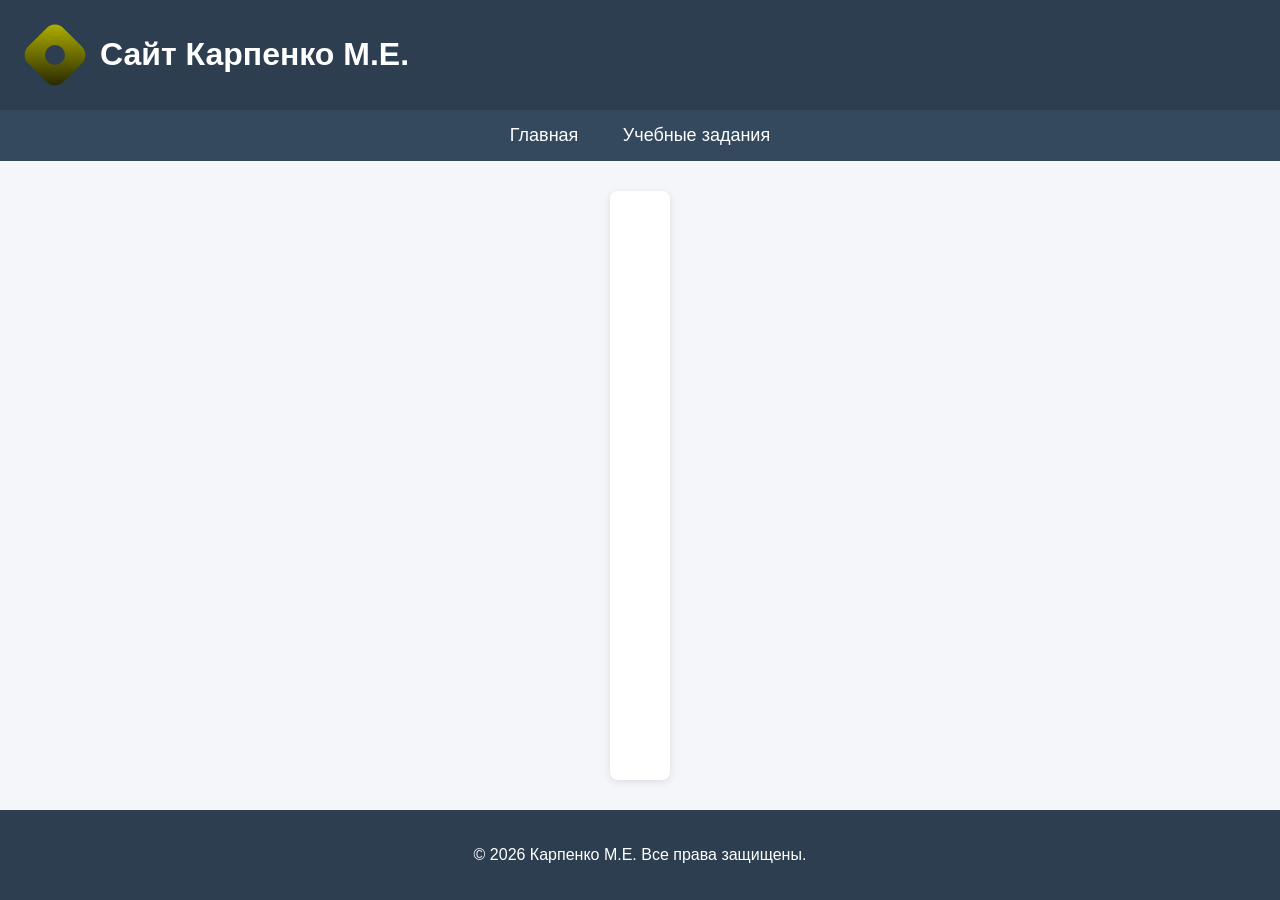
==== index.html @ 9c89fbfa "Initial commit: add base site" ====
<!DOCTYPE html>
<html lang="ru">
<head>
    <meta charset="UTF-8">
    <title>Мой Блог - Главная</title>
    <link rel="stylesheet" href="css/style.css">
</head>
<body>

    <header>
        <div class="logo"></div>
        <h1>Сайт Карпенко М.Е.</h1>
    </header>

    <nav>
        <a href="index.html">Главная</a>
        <a href="tasks.html">Учебные задания</a>
    </nav>

    <main>
        
    </main>

    <footer>
        <p>© 2026 Карпенко М.Е. Все права защищены.</p>
    </footer>

</body>
</html>
---- css/style.css ----
/* Базовые настройки */
body {
    font-family: Arial, sans-serif;
    margin: 0;
    padding: 0;
    background-color: #f4f6f9;
    display: flex;
    flex-direction: column;
    min-height: 100vh;
}

/* Шапка*/
header {
    background-color: #2c3e50;
    color: white;
    padding: 15px 30px;
    display: flex;
    align-items: center;
    gap: 20px;
}

/* Логотип */
.logo {
    width: 50px;
    height: 50px;
    background: linear-gradient(135deg, #b8b800, #1f1f00);
    border-radius: 12px;
    position: relative;
    transform: rotate(45deg);
}
.logo::after {
    content: '';
    position: absolute;
    top: 15px; left: 15px;
    width: 20px; height: 20px;
    background-color: #2c3e50;
    border-radius: 50%;
}

/* Навигационное меню */
nav {
    background-color: #34495e;
    padding: 15px;
    text-align: center;
}
nav a {
    color: white;
    text-decoration: none;
    margin: 0 20px;
    font-size: 18px;
}
nav a:hover {
    text-decoration: underline;
}

/* Центральная часть контента */
main {
    flex: 1; /* Чтобы подвал всегда был внизу */
    max-width: 1000px;
    margin: 30px auto;
    padding: 30px;
    background-color: white;
    border-radius: 8px;
    box-shadow: 0 2px 8px rgba(0,0,0,0.1);
}

/* Классы для обтекания картинок текстом */
.img-left {
    float: left;
    margin: 0 20px 15px 0;
    max-width: 300px;
    border-radius: 6px;
}
.img-right {
    float: right;
    margin: 0 0 15px 20px;
    max-width: 300px;
    border-radius: 6px;
}

/* Подвал */
footer {
    background-color: #2c3e50;
    color: white;
    text-align: center;
    padding: 20px;
    margin-top: auto;
}
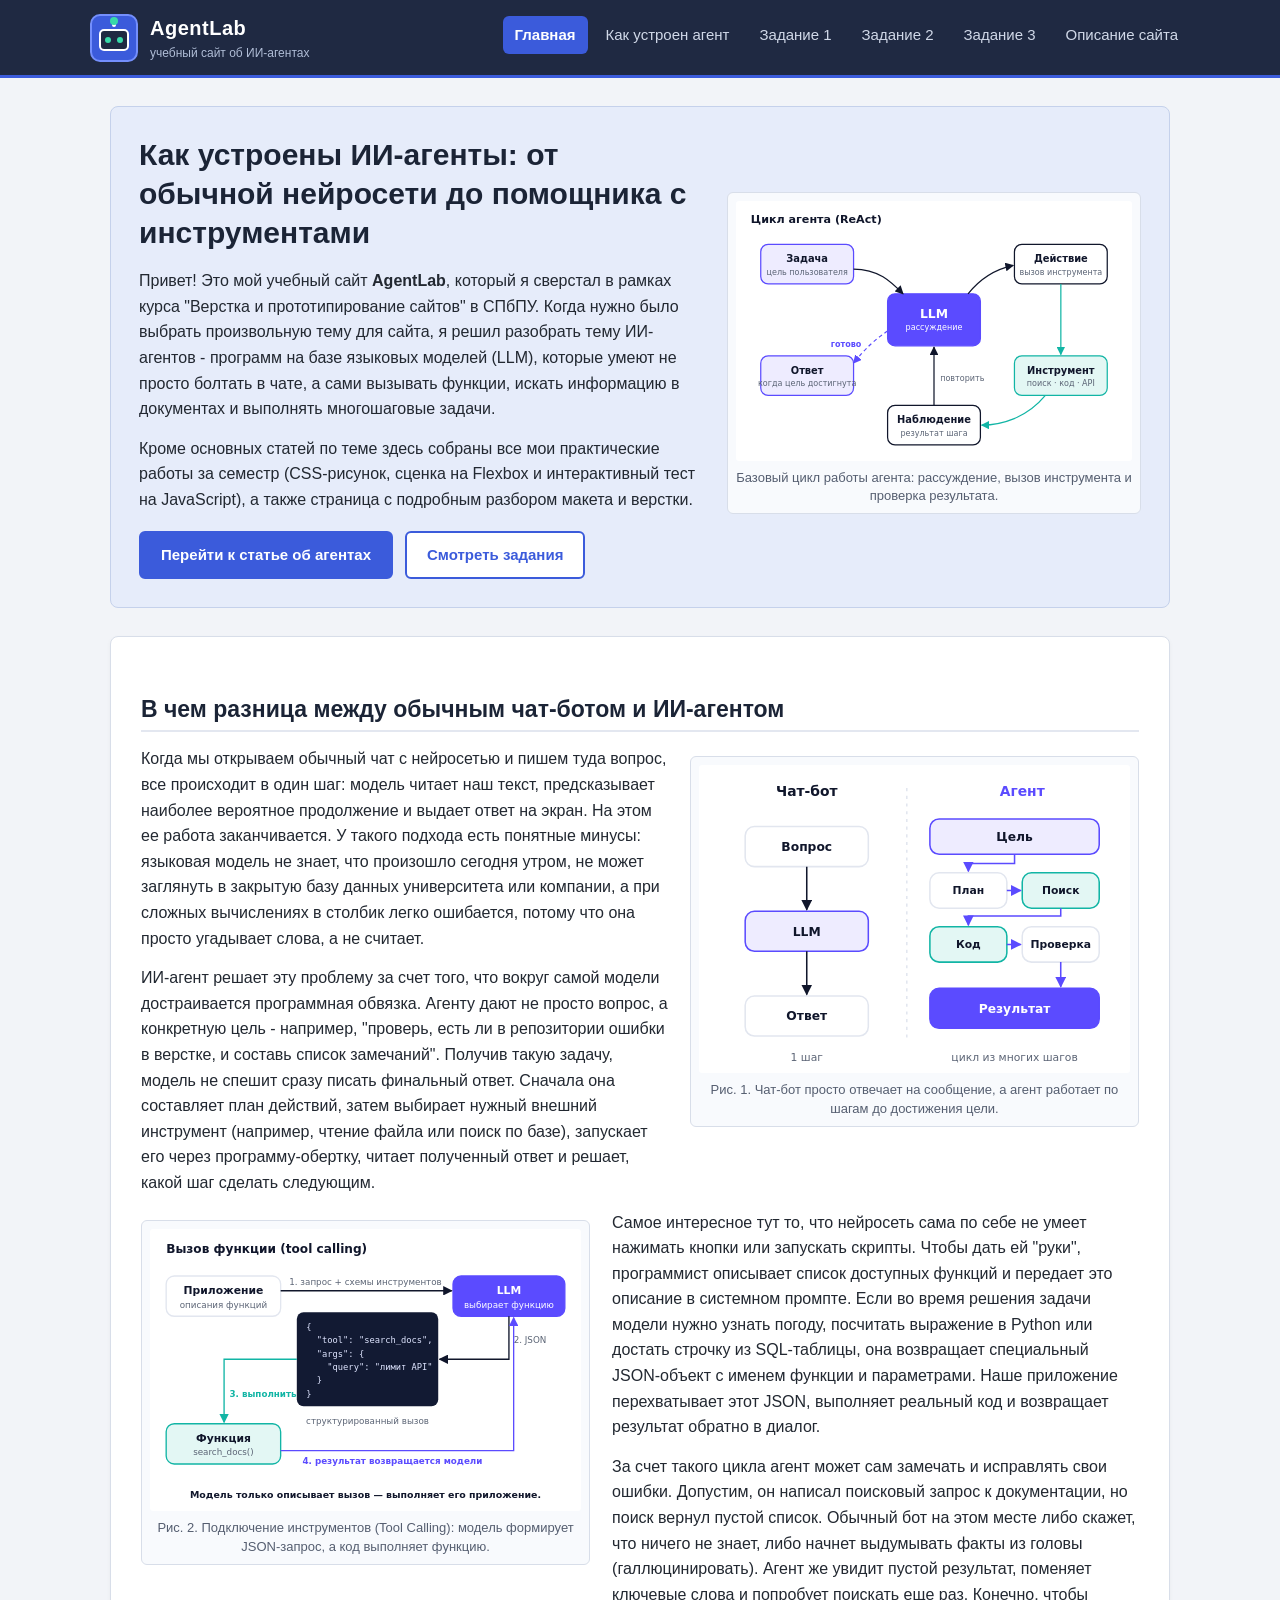
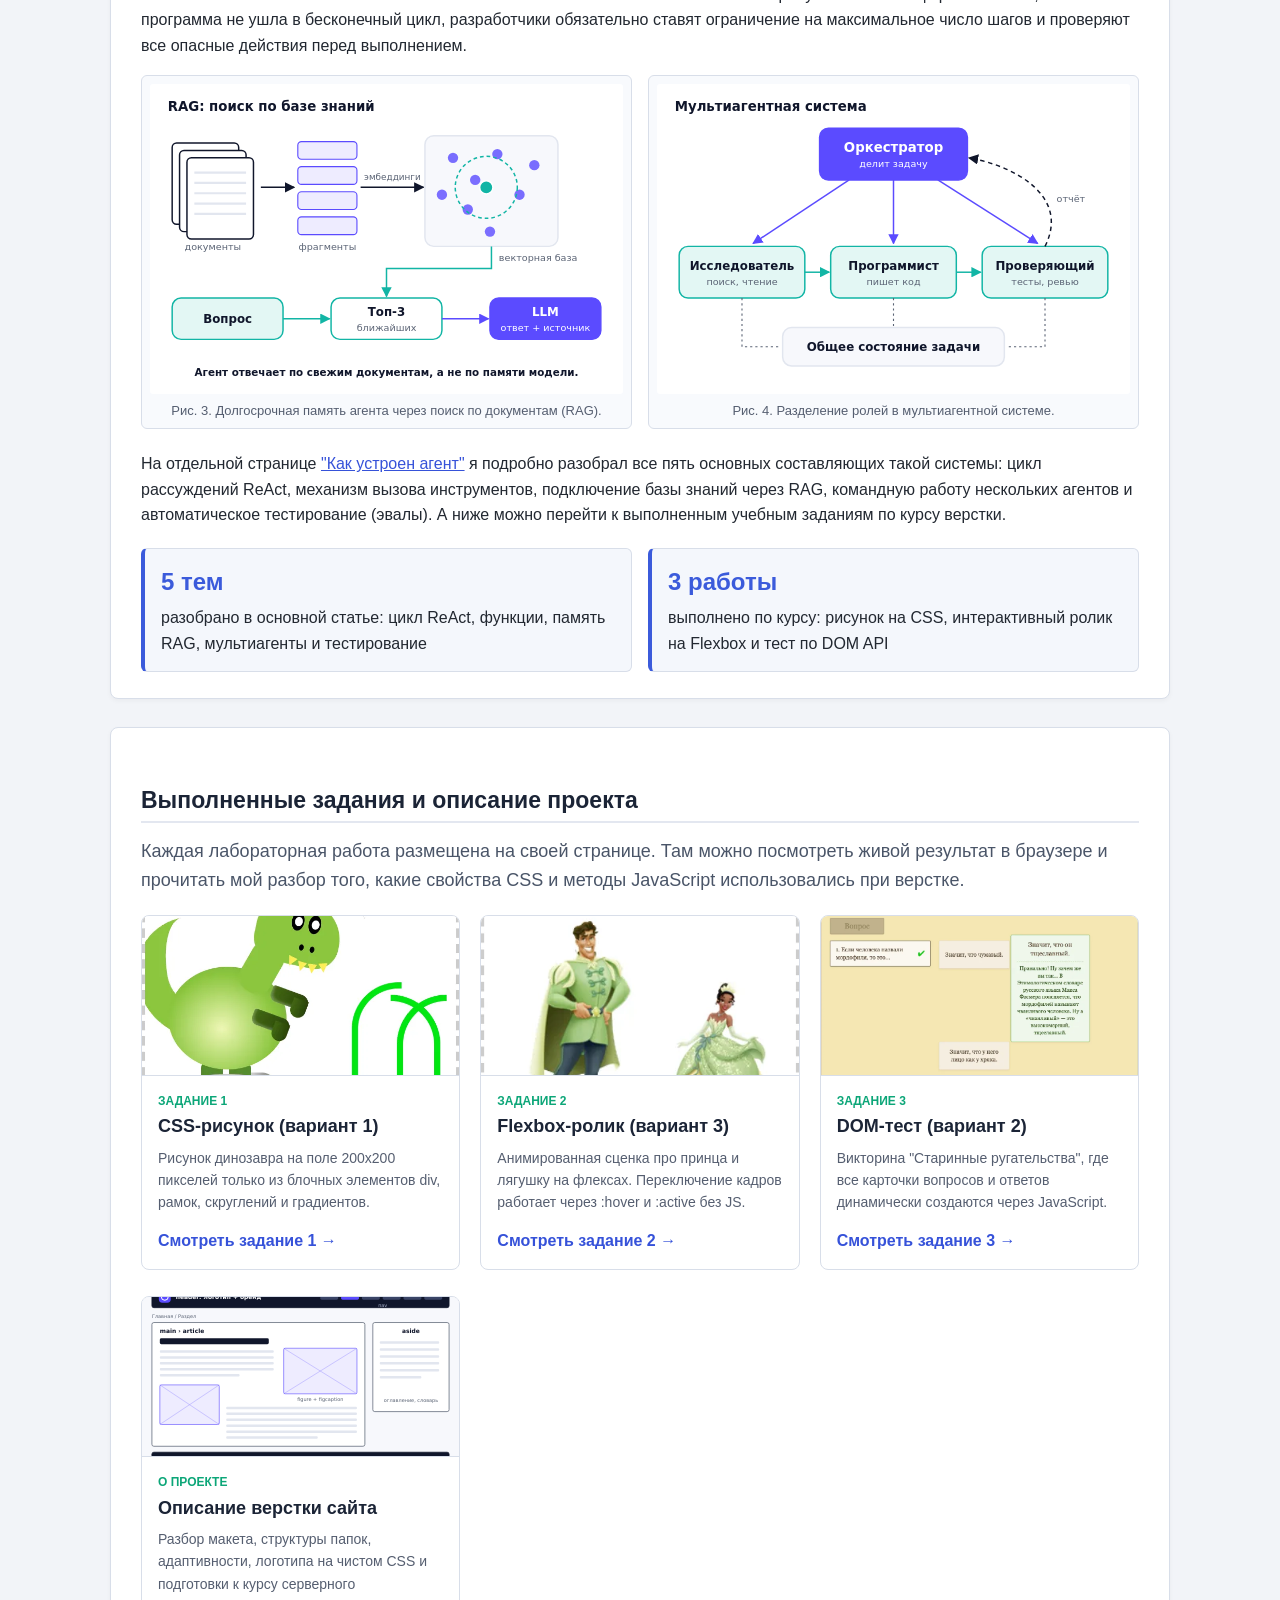
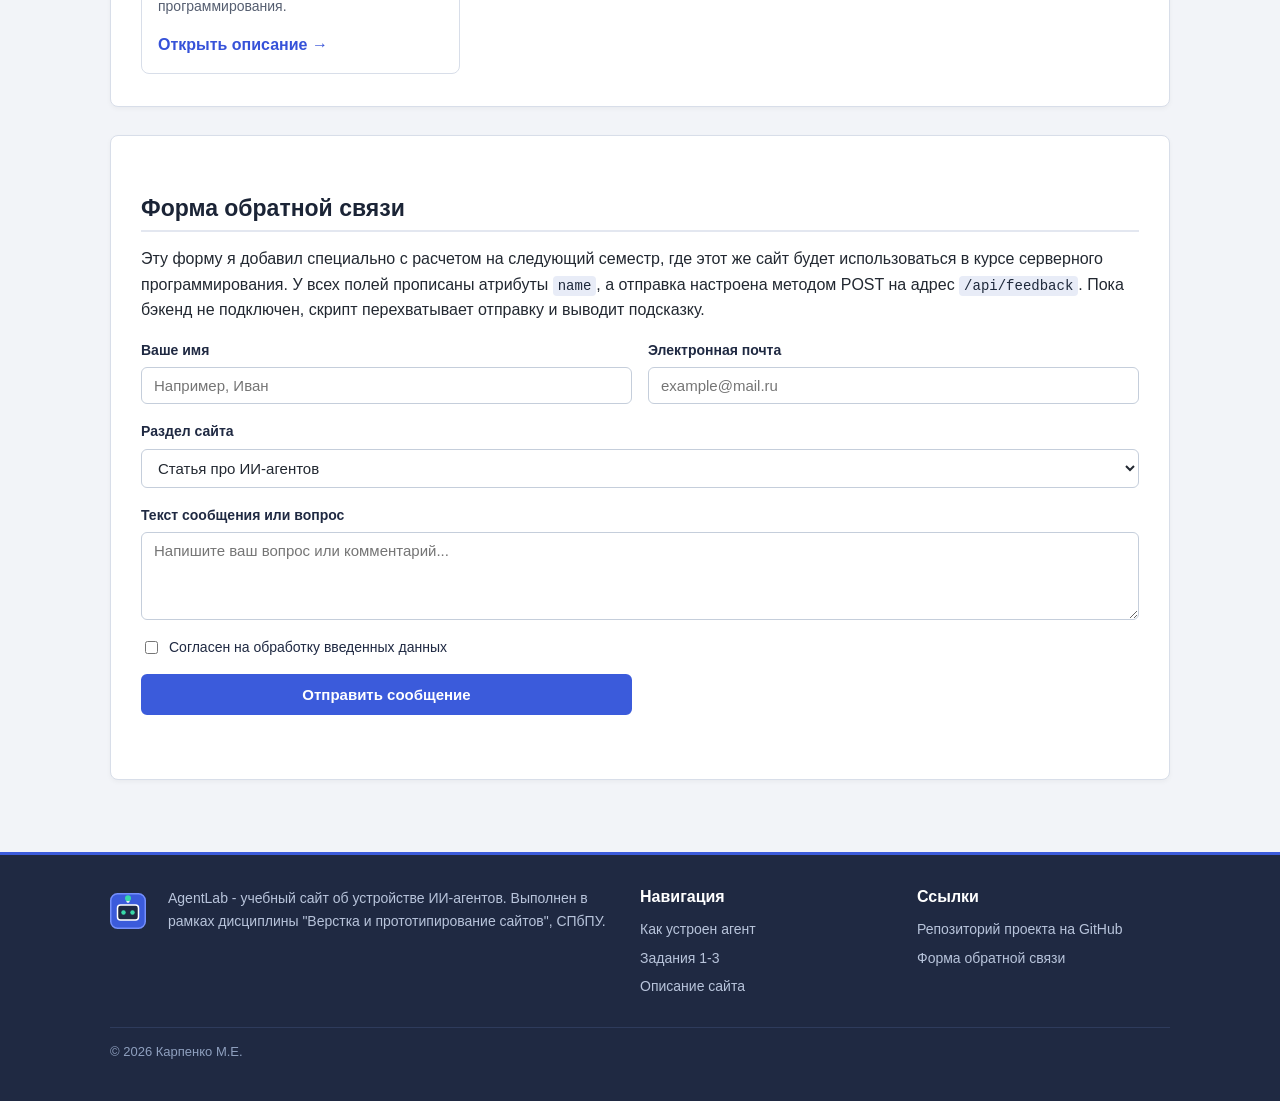
==== commit 0cf7625c: "Обновление верстки и контента сайта" ====
--- a/index.html
+++ b/index.html
@@ -2,28 +2,283 @@
 <html lang="ru">
 <head>
     <meta charset="UTF-8">
-    <title>Мой Блог - Главная</title>
+    <meta name="viewport" content="width=device-width, initial-scale=1.0">
+    <meta name="description" content="Учебный сайт AgentLab об устройстве ИИ-агентов и выполненные задания по курсу верстки сайтов (СПбПУ).">
+    <title>AgentLab - учебный сайт об ИИ-агентах</title>
     <link rel="stylesheet" href="css/style.css">
 </head>
 <body>
 
-    <header>
-        <div class="logo"></div>
-        <h1>Сайт Карпенко М.Е.</h1>
+    <!-- Шапка сайта -->
+    <header class="header">
+        <div class="container header-inner">
+            <a class="logo-link" href="index.html">
+                <span class="logo"><span class="logo__core"></span></span>
+                <span class="logo-text">
+                    <span class="site-name">AgentLab</span>
+                    <span class="site-desc">учебный сайт об ИИ-агентах</span>
+                </span>
+            </a>
+            <nav class="main-nav">
+                <ul>
+                    <li><a class="nav-link active" href="index.html">Главная</a></li>
+                    <li><a class="nav-link" href="pages/agents.html">Как устроен агент</a></li>
+                    <li><a class="nav-link" href="pages/task1.html">Задание 1</a></li>
+                    <li><a class="nav-link" href="pages/task2.html">Задание 2</a></li>
+                    <li><a class="nav-link" href="pages/task3.html">Задание 3</a></li>
+                    <li><a class="nav-link" href="pages/coursework.html">Описание сайта</a></li>
+                </ul>
+            </nav>
+        </div>
     </header>
 
-    <nav>
-        <a href="index.html">Главная</a>
-        <a href="tasks.html">Учебные задания</a>
-    </nav>
-
-    <main>
-        
+    <!-- Основное содержимое -->
+    <main class="page-main" id="content">
+        <div class="container">
+
+            <!-- Первый экран лэндинга -->
+            <section class="hero-block">
+                <div class="hero-grid">
+                    <div>
+                        <h1>Как устроены ИИ-агенты: от обычной нейросети до помощника с инструментами</h1>
+                        <p>
+                            Привет! Это мой учебный сайт <strong>AgentLab</strong>, который я сверстал в рамках курса
+                            "Верстка и прототипирование сайтов" в СПбПУ. Когда нужно было выбрать произвольную тему для сайта,
+                            я решил разобрать тему ИИ-агентов - программ на базе языковых моделей (LLM), которые умеют не просто
+                            болтать в чате, а сами вызывать функции, искать информацию в документах и выполнять многошаговые задачи.
+                        </p>
+                        <p>
+                            Кроме основных статей по теме здесь собраны все мои практические работы за семестр (CSS-рисунок,
+                            сценка на Flexbox и интерактивный тест на JavaScript), а также страница с подробным разбором макета и верстки.
+                        </p>
+                        <div class="hero-buttons">
+                            <a class="btn" href="pages/agents.html">Перейти к статье об агентах</a>
+                            <a class="btn btn-secondary" href="#tasks">Смотреть задания</a>
+                        </div>
+                    </div>
+                    <figure class="img-figure">
+                        <img src="images/diagrams/agent-loop.svg" width="640" height="420"
+                             alt="Схема работы ИИ-агента в цикле">
+                        <figcaption>Базовый цикл работы агента: рассуждение, вызов инструмента и проверка результата.</figcaption>
+                    </figure>
+                </div>
+            </section>
+
+            <!-- Текстовый раздел с картинками внутри текста -->
+            <section class="home-section" id="about">
+                <article class="content-box clearfix">
+                    <h2>В чем разница между обычным чат-ботом и ИИ-агентом</h2>
+
+                    <figure class="img-figure img-right">
+                        <img src="images/diagrams/chat-vs-agent.svg" width="560" height="380"
+                             alt="Сравнение обычного чат-бота и агента">
+                        <figcaption>Рис. 1. Чат-бот просто отвечает на сообщение, а агент работает по шагам до достижения цели.</figcaption>
+                    </figure>
+
+                    <p>
+                        Когда мы открываем обычный чат с нейросетью и пишем туда вопрос, все происходит в один шаг:
+                        модель читает наш текст, предсказывает наиболее вероятное продолжение и выдает ответ на экран.
+                        На этом ее работа заканчивается. У такого подхода есть понятные минусы: языковая модель не знает,
+                        что произошло сегодня утром, не может заглянуть в закрытую базу данных университета или компании,
+                        а при сложных вычислениях в столбик легко ошибается, потому что она просто угадывает слова, а не считает.
+                    </p>
+                    <p>
+                        ИИ-агент решает эту проблему за счет того, что вокруг самой модели достраивается программная обвязка.
+                        Агенту дают не просто вопрос, а конкретную цель - например, "проверь, есть ли в репозитории ошибки в верстке,
+                        и составь список замечаний". Получив такую задачу, модель не спешит сразу писать финальный ответ. Сначала она
+                        составляет план действий, затем выбирает нужный внешний инструмент (например, чтение файла или поиск по базе),
+                        запускает его через программу-обертку, читает полученный ответ и решает, какой шаг сделать следующим.
+                    </p>
+
+                    <figure class="img-figure img-left">
+                        <img src="images/diagrams/tool-calling.svg" width="640" height="420"
+                             alt="Схема вызова функции через JSON">
+                        <figcaption>Рис. 2. Подключение инструментов (Tool Calling): модель формирует JSON-запрос, а код выполняет функцию.</figcaption>
+                    </figure>
+
+                    <p>
+                        Самое интересное тут то, что нейросеть сама по себе не умеет нажимать кнопки или запускать скрипты.
+                        Чтобы дать ей "руки", программист описывает список доступных функций и передает это описание в системном промпте.
+                        Если во время решения задачи модели нужно узнать погоду, посчитать выражение в Python или достать строчку из SQL-таблицы,
+                        она возвращает специальный JSON-объект с именем функции и параметрами. Наше приложение перехватывает этот JSON,
+                        выполняет реальный код и возвращает результат обратно в диалог.
+                    </p>
+                    <p>
+                        За счет такого цикла агент может сам замечать и исправлять свои ошибки. Допустим, он написал поисковый запрос
+                        к документации, но поиск вернул пустой список. Обычный бот на этом месте либо скажет, что ничего не знает,
+                        либо начнет выдумывать факты из головы (галлюцинировать). Агент же увидит пустой результат, поменяет ключевые слова
+                        и попробует поискать еще раз. Конечно, чтобы программа не ушла в бесконечный цикл, разработчики обязательно ставят
+                        ограничение на максимальное число шагов и проверяют все опасные действия перед выполнением.
+                    </p>
+
+                    <div class="img-row">
+                        <figure class="img-figure">
+                            <img src="images/diagrams/memory-rag.svg" width="640" height="420"
+                                 alt="Схема поиска по документам RAG">
+                            <figcaption>Рис. 3. Долгосрочная память агента через поиск по документам (RAG).</figcaption>
+                        </figure>
+                        <figure class="img-figure">
+                            <img src="images/diagrams/multi-agent.svg" width="640" height="420"
+                                 alt="Схема взаимодействия нескольких агентов">
+                            <figcaption>Рис. 4. Разделение ролей в мультиагентной системе.</figcaption>
+                        </figure>
+                    </div>
+
+                    <p>
+                        На отдельной странице <a href="pages/agents.html">"Как устроен агент"</a> я подробно разобрал все пять основных
+                        составляющих такой системы: цикл рассуждений ReAct, механизм вызова инструментов, подключение базы знаний через RAG,
+                        командную работу нескольких агентов и автоматическое тестирование (эвалы). А ниже можно перейти к выполненным
+                        учебным заданиям по курсу верстки.
+                    </p>
+
+                    <div class="facts-row">
+                        <div class="fact-item">
+                            <span class="fact-num">5 тем</span>
+                            <span>разобрано в основной статье: цикл ReAct, функции, память RAG, мультиагенты и тестирование</span>
+                        </div>
+                        <div class="fact-item">
+                            <span class="fact-num">3 работы</span>
+                            <span>выполнено по курсу: рисунок на CSS, интерактивный ролик на Flexbox и тест по DOM API</span>
+                        </div>
+                    </div>
+                </article>
+            </section>
+
+            <!-- Блок с карточками лабораторных заданий -->
+            <section class="home-section" id="tasks">
+                <div class="content-box">
+                    <h2>Выполненные задания и описание проекта</h2>
+                    <p class="intro-text">
+                        Каждая лабораторная работа размещена на своей странице. Там можно посмотреть живой результат
+                        в браузере и прочитать мой разбор того, какие свойства CSS и методы JavaScript использовались при верстке.
+                    </p>
+                    <ul class="cards-grid">
+                        <li>
+                            <article class="task-card">
+                                <img class="task-card-img" src="images/screens/dino.webp" width="612" height="615"
+                                     alt="Динозавр, нарисованный средствами CSS">
+                                <div class="task-card-body">
+                                    <span class="task-card-tag">Задание 1</span>
+                                    <h3 class="task-card-title">CSS-рисунок (вариант 1)</h3>
+                                    <p class="task-card-desc">Рисунок динозавра на поле 200x200 пикселей только из блочных элементов div, рамок, скруглений и градиентов.</p>
+                                    <a class="task-card-link" href="pages/task1.html">Смотреть задание 1 &rarr;</a>
+                                </div>
+                            </article>
+                        </li>
+                        <li>
+                            <article class="task-card">
+                                <img class="task-card-img" src="images/screens/roller-active.webp" width="400" height="402"
+                                     alt="Сценка на Flexbox с принцем и принцессой">
+                                <div class="task-card-body">
+                                    <span class="task-card-tag">Задание 2</span>
+                                    <h3 class="task-card-title">Flexbox-ролик (вариант 3)</h3>
+                                    <p class="task-card-desc">Анимированная сценка про принца и лягушку на флексах. Переключение кадров работает через :hover и :active без JS.</p>
+                                    <a class="task-card-link" href="pages/task2.html">Смотреть задание 2 &rarr;</a>
+                                </div>
+                            </article>
+                        </li>
+                        <li>
+                            <article class="task-card">
+                                <img class="task-card-img" src="images/screens/quiz-answer.webp" width="942" height="513"
+                                     alt="Интерактивный DOM-тест в браузере">
+                                <div class="task-card-body">
+                                    <span class="task-card-tag">Задание 3</span>
+                                    <h3 class="task-card-title">DOM-тест (вариант 2)</h3>
+                                    <p class="task-card-desc">Викторина "Старинные ругательства", где все карточки вопросов и ответов динамически создаются через JavaScript.</p>
+                                    <a class="task-card-link" href="pages/task3.html">Смотреть задание 3 &rarr;</a>
+                                </div>
+                            </article>
+                        </li>
+                        <li>
+                            <article class="task-card">
+                                <img class="task-card-img" src="images/diagrams/wireframe-desktop.svg" width="640" height="400"
+                                     alt="Схема макета страницы сайта">
+                                <div class="task-card-body">
+                                    <span class="task-card-tag">О проекте</span>
+                                    <h3 class="task-card-title">Описание верстки сайта</h3>
+                                    <p class="task-card-desc">Разбор макета, структуры папок, адаптивности, логотипа на чистом CSS и подготовки к курсу серверного программирования.</p>
+                                    <a class="task-card-link" href="pages/coursework.html">Открыть описание &rarr;</a>
+                                </div>
+                            </article>
+                        </li>
+                    </ul>
+                </div>
+            </section>
+
+            <!-- Форма обратной связи (задел под серверное программирование) -->
+            <section class="home-section" id="feedback">
+                <div class="content-box">
+                    <h2>Форма обратной связи</h2>
+                    <p>
+                        Эту форму я добавил специально с расчетом на следующий семестр, где этот же сайт будет использоваться
+                        в курсе серверного программирования. У всех полей прописаны атрибуты <code>name</code>, а отправка
+                        настроена методом POST на адрес <code>/api/feedback</code>. Пока бэкенд не подключен, скрипт перехватывает
+                        отправку и выводит подсказку.
+                    </p>
+                    <form class="feedback-form" id="feedback-form" action="/api/feedback" method="post" data-endpoint="/api/feedback">
+                        <div class="form-group">
+                            <label for="feedback-name">Ваше имя</label>
+                            <input id="feedback-name" name="name" type="text" placeholder="Например, Иван" required maxlength="80">
+                        </div>
+                        <div class="form-group">
+                            <label for="feedback-email">Электронная почта</label>
+                            <input id="feedback-email" name="email" type="email" placeholder="example@mail.ru" required>
+                        </div>
+                        <div class="form-group form-group-full">
+                            <label for="feedback-topic">Раздел сайта</label>
+                            <select id="feedback-topic" name="topic">
+                                <option value="agents">Статья про ИИ-агентов</option>
+                                <option value="tasks">Лабораторные задания 1-3</option>
+                                <option value="coursework">Верстка и устройство сайта</option>
+                            </select>
+                        </div>
+                        <div class="form-group form-group-full">
+                            <label for="feedback-message">Текст сообщения или вопрос</label>
+                            <textarea id="feedback-message" name="message" rows="4" placeholder="Напишите ваш вопрос или комментарий..." required maxlength="2000"></textarea>
+                        </div>
+                        <div class="form-group form-check form-group-full">
+                            <input id="feedback-agree" name="agree" type="checkbox" required>
+                            <label for="feedback-agree">Согласен на обработку введенных данных</label>
+                        </div>
+                        <div class="form-group">
+                            <button class="btn" type="submit">Отправить сообщение</button>
+                        </div>
+                        <p class="form-status" id="feedback-status"></p>
+                    </form>
+                </div>
+            </section>
+
+        </div>
     </main>
 
-    <footer>
-        <p>© 2026 Карпенко М.Е. Все права защищены.</p>
+    <!-- Подвал сайта -->
+    <footer class="footer">
+        <div class="container">
+            <div class="footer-grid">
+                <div class="footer-brand">
+                    <span class="logo logo--sm"><span class="logo__core"></span></span>
+                    <p>AgentLab - учебный сайт об устройстве ИИ-агентов. Выполнен в рамках дисциплины "Верстка и прототипирование сайтов", СПбПУ.</p>
+                </div>
+                <nav>
+                    <h2>Навигация</h2>
+                    <ul>
+                        <li><a href="pages/agents.html">Как устроен агент</a></li>
+                        <li><a href="pages/task1.html">Задания 1-3</a></li>
+                        <li><a href="pages/coursework.html">Описание сайта</a></li>
+                    </ul>
+                </nav>
+                <div>
+                    <h2>Ссылки</h2>
+                    <ul>
+                        <li><a href="https://github.com/mdesmondo/web-coursework-spbpu">Репозиторий проекта на GitHub</a></li>
+                        <li><a href="index.html#feedback">Форма обратной связи</a></li>
+                    </ul>
+                </div>
+            </div>
+            <p class="footer-copy">&copy; 2026 Карпенко М.Е.</p>
+        </div>
     </footer>
 
+    <script src="scripts/feedback-form.js"></script>
 </body>
-</html>+</html>
--- a/css/style.css
+++ b/css/style.css
@@ -1,88 +1,836 @@
-/* Базовые настройки */
+/* Основные стили учебного сайта AgentLab */
+
+* {
+    box-sizing: border-box;
+}
+
+html {
+    scroll-behavior: smooth;
+}
+
 body {
-    font-family: Arial, sans-serif;
     margin: 0;
     padding: 0;
-    background-color: #f4f6f9;
+    min-height: 100vh;
     display: flex;
     flex-direction: column;
-    min-height: 100vh;
-}
-
-/* Шапка*/
-header {
-    background-color: #2c3e50;
-    color: white;
-    padding: 15px 30px;
+    font-family: "Segoe UI", Tahoma, Arial, sans-serif;
+    font-size: 16px;
+    line-height: 1.6;
+    color: #222831;
+    background-color: #f2f4f8;
+}
+
+img {
+    max-width: 100%;
+    height: auto;
+}
+
+a {
+    color: #3652d9;
+    text-decoration: underline;
+}
+
+a:hover {
+    color: #1e359e;
+}
+
+h1, h2, h3 {
+    color: #1b2436;
+    line-height: 1.3;
+}
+
+h1 {
+    font-size: 30px;
+    margin-top: 0;
+    margin-bottom: 16px;
+}
+
+h2 {
+    font-size: 23px;
+    margin-top: 32px;
+    margin-bottom: 14px;
+    padding-bottom: 6px;
+    border-bottom: 2px solid #e3e7f0;
+}
+
+h3 {
+    font-size: 19px;
+    margin-top: 20px;
+    margin-bottom: 10px;
+}
+
+p {
+    margin-top: 0;
+    margin-bottom: 14px;
+}
+
+ul, ol {
+    margin-top: 0;
+    margin-bottom: 16px;
+    padding-left: 22px;
+}
+
+li {
+    margin-bottom: 6px;
+}
+
+code {
+    font-family: Consolas, "Courier New", monospace;
+    font-size: 14px;
+    background-color: #e8ecf7;
+    color: #1e293b;
+    padding: 2px 5px;
+    border-radius: 4px;
+}
+
+pre {
+    font-family: Consolas, "Courier New", monospace;
+    font-size: 14px;
+    line-height: 1.5;
+    background-color: #1e2538;
+    color: #e2e8f0;
+    padding: 14px 18px;
+    border-radius: 6px;
+    overflow-x: auto;
+    margin-bottom: 18px;
+}
+
+pre code {
+    background-color: transparent;
+    color: inherit;
+    padding: 0;
+}
+
+/* Центрирующий контейнер */
+.container {
+    width: 100%;
+    max-width: 1100px;
+    margin: 0 auto;
+    padding: 0 20px;
+}
+
+/* Шапка сайта */
+.header {
+    background-color: #1f2942;
+    color: #ffffff;
+    border-bottom: 3px solid #3b5bdb;
+}
+
+.header-inner {
     display: flex;
     align-items: center;
-    gap: 20px;
-}
-
-/* Логотип */
+    justify-content: space-between;
+    flex-wrap: wrap;
+    gap: 16px;
+    padding: 12px 0;
+}
+
+.logo-link {
+    display: flex;
+    align-items: center;
+    gap: 12px;
+    color: #ffffff;
+    text-decoration: none;
+}
+
+.logo-link:hover {
+    color: #ffffff;
+}
+
+.logo-text {
+    display: flex;
+    flex-direction: column;
+}
+
+.site-name {
+    font-size: 20px;
+    font-weight: bold;
+    letter-spacing: 0.5px;
+}
+
+.site-desc {
+    font-size: 12px;
+    color: #b0bdd6;
+}
+
+/* Логотип только средствами CSS (базовый размер 48x48 px, в диапазоне 30-80 px) */
 .logo {
-    width: 50px;
-    height: 50px;
-    background: linear-gradient(135deg, #b8b800, #1f1f00);
-    border-radius: 12px;
     position: relative;
-    transform: rotate(45deg);
-}
+    display: inline-block;
+    width: 48px;
+    height: 48px;
+    flex-shrink: 0;
+    background-color: #3b5bdb;
+    border: 2px solid #748ffc;
+    border-radius: 10px;
+    transition: transform 0.25s ease;
+}
+
+/* Ножка антенны сверху */
+.logo::before {
+    content: "";
+    position: absolute;
+    top: 4px;
+    left: 20px;
+    width: 4px;
+    height: 7px;
+    background-color: #ffffff;
+    border-radius: 2px;
+}
+
+/* Сигнальный кружок на антенне */
 .logo::after {
-    content: '';
+    content: "";
     position: absolute;
-    top: 15px; left: 15px;
-    width: 20px; height: 20px;
-    background-color: #2c3e50;
+    top: 1px;
+    left: 18px;
+    width: 8px;
+    height: 8px;
+    background-color: #38d9a9;
     border-radius: 50%;
-}
-
-/* Навигационное меню */
-nav {
-    background-color: #34495e;
-    padding: 15px;
+    transition: background-color 0.25s ease;
+}
+
+/* Экранчик ИИ-агента внутри логотипа */
+.logo__core {
+    position: absolute;
+    top: 13px;
+    left: 7px;
+    width: 30px;
+    height: 22px;
+    background-color: #1f2942;
+    border: 2px solid #ffffff;
+    border-radius: 5px;
+}
+
+/* Глаза агента на экране */
+.logo__core::before,
+.logo__core::after {
+    content: "";
+    position: absolute;
+    top: 6px;
+    width: 6px;
+    height: 6px;
+    background-color: #38d9a9;
+    border-radius: 50%;
+    transition: background-color 0.25s ease;
+}
+
+.logo__core::before {
+    left: 4px;
+}
+
+.logo__core::after {
+    right: 4px;
+}
+
+.logo-link:hover .logo,
+.logo:hover {
+    transform: rotate(-5deg);
+}
+
+.logo-link:hover .logo::after,
+.logo-link:hover .logo__core::before,
+.logo-link:hover .logo__core::after,
+.logo:hover::after,
+.logo:hover .logo__core::before,
+.logo:hover .logo__core::after {
+    background-color: #ffd43b;
+}
+
+/* Уменьшенная (36px) и увеличенная (72px) версии логотипа */
+.logo--sm {
+    transform: scale(0.75);
+    transform-origin: left center;
+}
+
+.logo--lg {
+    transform: scale(1.45);
+    margin: 12px;
+}
+
+.logo-showcase {
+    display: flex;
+    justify-content: center;
+    align-items: center;
+    gap: 36px;
+    padding: 18px 0;
+}
+
+/* Меню навигации */
+.main-nav ul {
+    display: flex;
+    flex-wrap: wrap;
+    gap: 6px;
+    margin: 0;
+    padding: 0;
+    list-style: none;
+}
+
+.nav-link {
+    display: block;
+    padding: 7px 12px;
+    border-radius: 6px;
+    color: #d0d8e8;
+    font-size: 15px;
+    text-decoration: none;
+    transition: background-color 0.2s, color 0.2s;
+}
+
+.nav-link:hover {
+    background-color: #2d3b5e;
+    color: #ffffff;
+}
+
+.nav-link.active {
+    background-color: #3b5bdb;
+    color: #ffffff;
+    font-weight: 600;
+}
+
+/* Основная область страницы */
+.page-main {
+    flex: 1;
+    padding: 28px 0 44px;
+}
+
+/* Хлебные крошки */
+.breadcrumbs {
+    margin-bottom: 16px;
+    font-size: 14px;
+    color: #5c667a;
+}
+
+.breadcrumbs ol {
+    display: flex;
+    flex-wrap: wrap;
+    gap: 8px;
+    margin: 0;
+    padding: 0;
+    list-style: none;
+}
+
+.breadcrumbs li + li::before {
+    content: "/";
+    margin-right: 8px;
+    color: #9aa3b5;
+}
+
+/* Вводный абзац */
+.intro-text {
+    font-size: 18px;
+    color: #4a5568;
+    margin-bottom: 20px;
+}
+
+/* Сетка страницы со статьей и боковой колонкой */
+.page-grid {
+    display: grid;
+    grid-template-columns: 1fr 260px;
+    gap: 24px;
+    align-items: start;
+}
+
+/* Белая карточка основного контента */
+.content-box {
+    background-color: #ffffff;
+    border: 1px solid #d8dee9;
+    border-radius: 8px;
+    padding: 26px 30px;
+    box-shadow: 0 2px 5px rgba(0, 0, 0, 0.04);
+}
+
+.content-box section {
+    margin-bottom: 24px;
+}
+
+.content-box section::after,
+.clearfix::after {
+    content: "";
+    display: table;
+    clear: both;
+}
+
+/* Боковая панель (сайдбар) */
+.sidebar-box {
+    position: sticky;
+    top: 20px;
+    background-color: #ffffff;
+    border: 1px solid #d8dee9;
+    border-radius: 8px;
+    padding: 18px 20px;
+    font-size: 14px;
+    box-shadow: 0 2px 5px rgba(0, 0, 0, 0.04);
+}
+
+.sidebar-box h2 {
+    font-size: 16px;
+    margin-top: 0;
+    margin-bottom: 10px;
+    padding-bottom: 6px;
+    border-bottom: 1px solid #e3e7f0;
+    color: #1f2942;
+}
+
+.sidebar-box ul {
+    margin-bottom: 18px;
+    padding-left: 18px;
+}
+
+.sidebar-box dl {
+    margin: 0;
+}
+
+.sidebar-box dt {
+    font-weight: bold;
+    color: #1f2942;
+    margin-top: 8px;
+}
+
+.sidebar-box dd {
+    margin: 2px 0 8px 0;
+    color: #555e70;
+}
+
+/* Оформление картинок и схем в тексте */
+.img-figure {
+    margin: 10px 0 18px;
+    padding: 8px;
+    background-color: #f8fafd;
+    border: 1px solid #d8dee9;
+    border-radius: 6px;
+}
+
+.img-figure img {
+    display: block;
+    width: 100%;
+    border-radius: 4px;
+    background-color: #ffffff;
+}
+
+.img-figure figcaption {
+    margin-top: 8px;
+    font-size: 13px;
+    line-height: 1.4;
+    color: #555e70;
     text-align: center;
 }
-nav a {
-    color: white;
-    text-decoration: none;
-    margin: 0 20px;
-    font-size: 18px;
-}
-nav a:hover {
-    text-decoration: underline;
-}
-
-/* Центральная часть контента */
-main {
-    flex: 1; /* Чтобы подвал всегда был внизу */
-    max-width: 1000px;
-    margin: 30px auto;
-    padding: 30px;
-    background-color: white;
-    border-radius: 8px;
-    box-shadow: 0 2px 8px rgba(0,0,0,0.1);
-}
-
-/* Классы для обтекания картинок текстом */
+
 .img-left {
     float: left;
-    margin: 0 20px 15px 0;
-    max-width: 300px;
-    border-radius: 6px;
-}
+    width: 45%;
+    margin-right: 22px;
+}
+
 .img-right {
     float: right;
-    margin: 0 0 15px 20px;
-    max-width: 300px;
+    width: 45%;
+    margin-left: 22px;
+}
+
+.img-wide {
+    max-width: 620px;
+    margin: 16px auto 20px;
+}
+
+.img-narrow {
+    width: 30%;
+}
+
+.img-row {
+    display: grid;
+    grid-template-columns: repeat(auto-fit, minmax(200px, 1fr));
+    gap: 16px;
+    margin: 16px 0 22px;
+}
+
+.img-row .img-figure {
+    margin: 0;
+}
+
+/* Кнопки */
+.btn {
+    display: inline-block;
+    padding: 10px 20px;
+    background-color: #3b5bdb;
+    color: #ffffff;
+    border: 2px solid #3b5bdb;
     border-radius: 6px;
-}
-
-/* Подвал */
-footer {
-    background-color: #2c3e50;
-    color: white;
+    font-size: 15px;
+    font-weight: 600;
+    text-decoration: none;
+    cursor: pointer;
+    transition: background-color 0.2s, border-color 0.2s;
+}
+
+.btn:hover {
+    background-color: #2b44b8;
+    border-color: #2b44b8;
+    color: #ffffff;
+}
+
+.btn-secondary {
+    background-color: #ffffff;
+    color: #3b5bdb;
+    border-color: #3b5bdb;
+}
+
+.btn-secondary:hover {
+    background-color: #edf2ff;
+    color: #2b44b8;
+}
+
+/* Первый блок на главной странице */
+.hero-block {
+    background-color: #e6ecfa;
+    border: 1px solid #c5d1eb;
+    border-radius: 8px;
+    padding: 28px;
+    margin-bottom: 28px;
+}
+
+.hero-grid {
+    display: grid;
+    grid-template-columns: 1.15fr 0.85fr;
+    gap: 28px;
+    align-items: center;
+}
+
+.hero-buttons {
+    display: flex;
+    flex-wrap: wrap;
+    gap: 12px;
+    margin-top: 18px;
+}
+
+/* Секции на главной */
+.home-section {
+    margin-bottom: 28px;
+}
+
+/* Плашки с фактами */
+.facts-row {
+    display: grid;
+    grid-template-columns: repeat(auto-fit, minmax(200px, 1fr));
+    gap: 16px;
+    margin-top: 20px;
+}
+
+.fact-item {
+    background-color: #f4f7fc;
+    border: 1px solid #d8dee9;
+    border-left: 4px solid #3b5bdb;
+    border-radius: 6px;
+    padding: 14px 16px;
+}
+
+.fact-num {
+    font-size: 24px;
+    font-weight: bold;
+    color: #3b5bdb;
+    display: block;
+    margin-bottom: 4px;
+}
+
+/* Карточки заданий */
+.cards-grid {
+    display: grid;
+    grid-template-columns: repeat(auto-fill, minmax(240px, 1fr));
+    gap: 20px;
+    margin: 16px 0 0;
+    padding: 0;
+    list-style: none;
+}
+
+.task-card {
+    display: flex;
+    flex-direction: column;
+    height: 100%;
+    background-color: #ffffff;
+    border: 1px solid #d8dee9;
+    border-radius: 8px;
+    overflow: hidden;
+    transition: box-shadow 0.2s, transform 0.2s;
+}
+
+.task-card:hover {
+    transform: translateY(-2px);
+    box-shadow: 0 6px 14px rgba(0, 0, 0, 0.08);
+}
+
+.task-card-img {
+    display: block;
+    width: 100%;
+    height: 160px;
+    object-fit: cover;
+    background-color: #eef1f6;
+    border-bottom: 1px solid #d8dee9;
+}
+
+.task-card-body {
+    display: flex;
+    flex-direction: column;
+    flex: 1;
+    padding: 16px;
+}
+
+.task-card-tag {
+    font-size: 12px;
+    font-weight: bold;
+    color: #0ca678;
+    text-transform: uppercase;
+    margin-bottom: 4px;
+}
+
+.task-card-title {
+    margin: 0 0 8px;
+    font-size: 18px;
+}
+
+.task-card-desc {
+    font-size: 14px;
+    color: #555e70;
+    margin-bottom: 14px;
+}
+
+.task-card-link {
+    margin-top: auto;
+    font-weight: 600;
+    text-decoration: none;
+}
+
+/* Блок демонстрации заданий */
+.demo {
+    margin: 16px 0 24px;
+    padding: 20px;
+    background-color: #f9fafc;
+    border: 1px dashed #b8c2d4;
+    border-radius: 8px;
     text-align: center;
-    padding: 20px;
-    margin-top: auto;
-}+}
+
+/* Для заданий сохраняем стандартный content-box, чтобы не ломать их верстку */
+.demo *,
+.demo *::before,
+.demo *::after {
+    box-sizing: content-box;
+}
+
+.demo__hint {
+    margin: 0 0 12px;
+    font-size: 14px;
+    color: #555e70;
+}
+
+.demo--wide {
+    text-align: left;
+}
+
+/* Блок заметки / вывода */
+.note-box {
+    margin: 20px 0;
+    padding: 14px 18px;
+    background-color: #edf2ff;
+    border-left: 4px solid #3b5bdb;
+    border-radius: 4px;
+}
+
+.note-box p:last-child {
+    margin-bottom: 0;
+}
+
+/* Нижняя навигация между заданиями */
+.pager {
+    display: flex;
+    justify-content: space-between;
+    gap: 16px;
+    margin-top: 32px;
+    padding-top: 18px;
+    border-top: 1px solid #d8dee9;
+}
+
+.pager a {
+    font-weight: 600;
+    text-decoration: none;
+}
+
+/* Форма обратной связи */
+.feedback-form {
+    display: grid;
+    grid-template-columns: 1fr 1fr;
+    gap: 16px;
+    margin-top: 16px;
+}
+
+.form-group {
+    display: flex;
+    flex-direction: column;
+    gap: 6px;
+}
+
+.form-group-full {
+    grid-column: 1 / -1;
+}
+
+.feedback-form label {
+    font-size: 14px;
+    font-weight: 600;
+    color: #1f2942;
+}
+
+.feedback-form input,
+.feedback-form select,
+.feedback-form textarea {
+    width: 100%;
+    padding: 9px 12px;
+    font-family: inherit;
+    font-size: 15px;
+    color: #222831;
+    background-color: #ffffff;
+    border: 1px solid #c5cedb;
+    border-radius: 6px;
+}
+
+.feedback-form input:focus,
+.feedback-form select:focus,
+.feedback-form textarea:focus {
+    outline: none;
+    border-color: #3b5bdb;
+}
+
+.form-check {
+    flex-direction: row;
+    align-items: center;
+    gap: 8px;
+}
+
+.form-check input {
+    width: auto;
+}
+
+.form-check label {
+    font-weight: normal;
+}
+
+.form-status {
+    grid-column: 1 / -1;
+    margin: 0;
+    min-height: 22px;
+    font-size: 14px;
+    color: #3652d9;
+}
+
+/* Подвал сайта */
+.footer {
+    background-color: #1f2942;
+    color: #b8c4db;
+    font-size: 14px;
+    padding: 32px 0 24px;
+    border-top: 3px solid #3b5bdb;
+}
+
+.footer-grid {
+    display: grid;
+    grid-template-columns: 2fr 1fr 1fr;
+    gap: 24px;
+}
+
+.footer h2 {
+    margin: 0 0 10px;
+    padding: 0;
+    border: none;
+    font-size: 16px;
+    color: #ffffff;
+}
+
+.footer ul {
+    margin: 0;
+    padding: 0;
+    list-style: none;
+}
+
+.footer li {
+    margin-bottom: 6px;
+}
+
+.footer a {
+    color: #b8c4db;
+    text-decoration: none;
+}
+
+.footer a:hover {
+    color: #ffffff;
+    text-decoration: underline;
+}
+
+.footer-brand {
+    display: flex;
+    gap: 10px;
+    align-items: flex-start;
+}
+
+.footer-brand p {
+    margin: 0;
+}
+
+.footer-copy {
+    margin-top: 24px;
+    padding-top: 14px;
+    border-top: 1px solid #2e3b5c;
+    font-size: 13px;
+    color: #8fa0bf;
+}
+
+/* Адаптивность для планшетов и телефонов */
+@media (max-width: 920px) {
+    .page-grid {
+        grid-template-columns: 1fr;
+    }
+
+    .sidebar-box {
+        position: static;
+    }
+
+    .hero-grid {
+        grid-template-columns: 1fr;
+    }
+}
+
+@media (max-width: 780px) {
+    .header-inner {
+        flex-direction: column;
+        align-items: flex-start;
+    }
+
+    .footer-grid {
+        grid-template-columns: 1fr;
+    }
+}
+
+@media (max-width: 640px) {
+    .container {
+        padding: 0 14px;
+    }
+
+    .content-box {
+        padding: 18px 16px;
+    }
+
+    .img-left,
+    .img-right,
+    .img-narrow {
+        float: none;
+        width: 100%;
+        margin-left: 0;
+        margin-right: 0;
+    }
+
+    .feedback-form {
+        grid-template-columns: 1fr;
+    }
+
+    .pager {
+        flex-direction: column;
+    }
+}
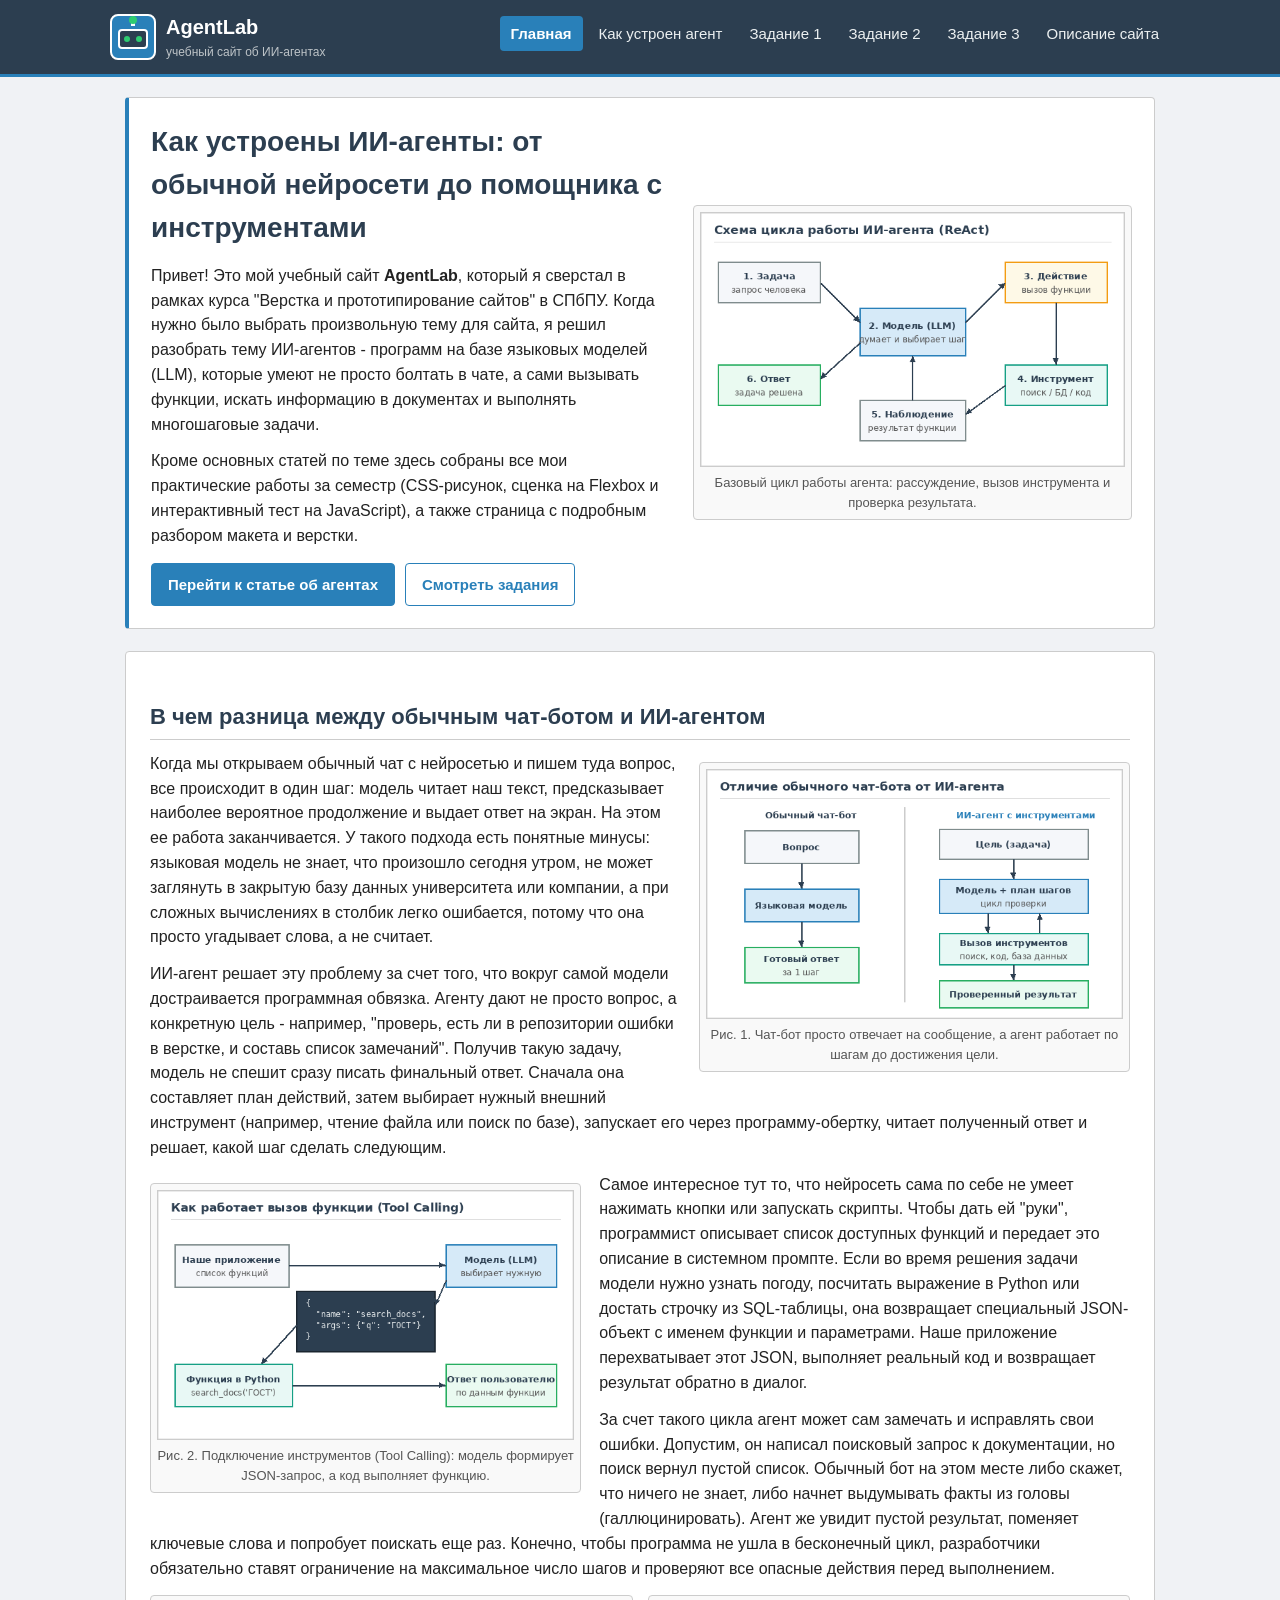
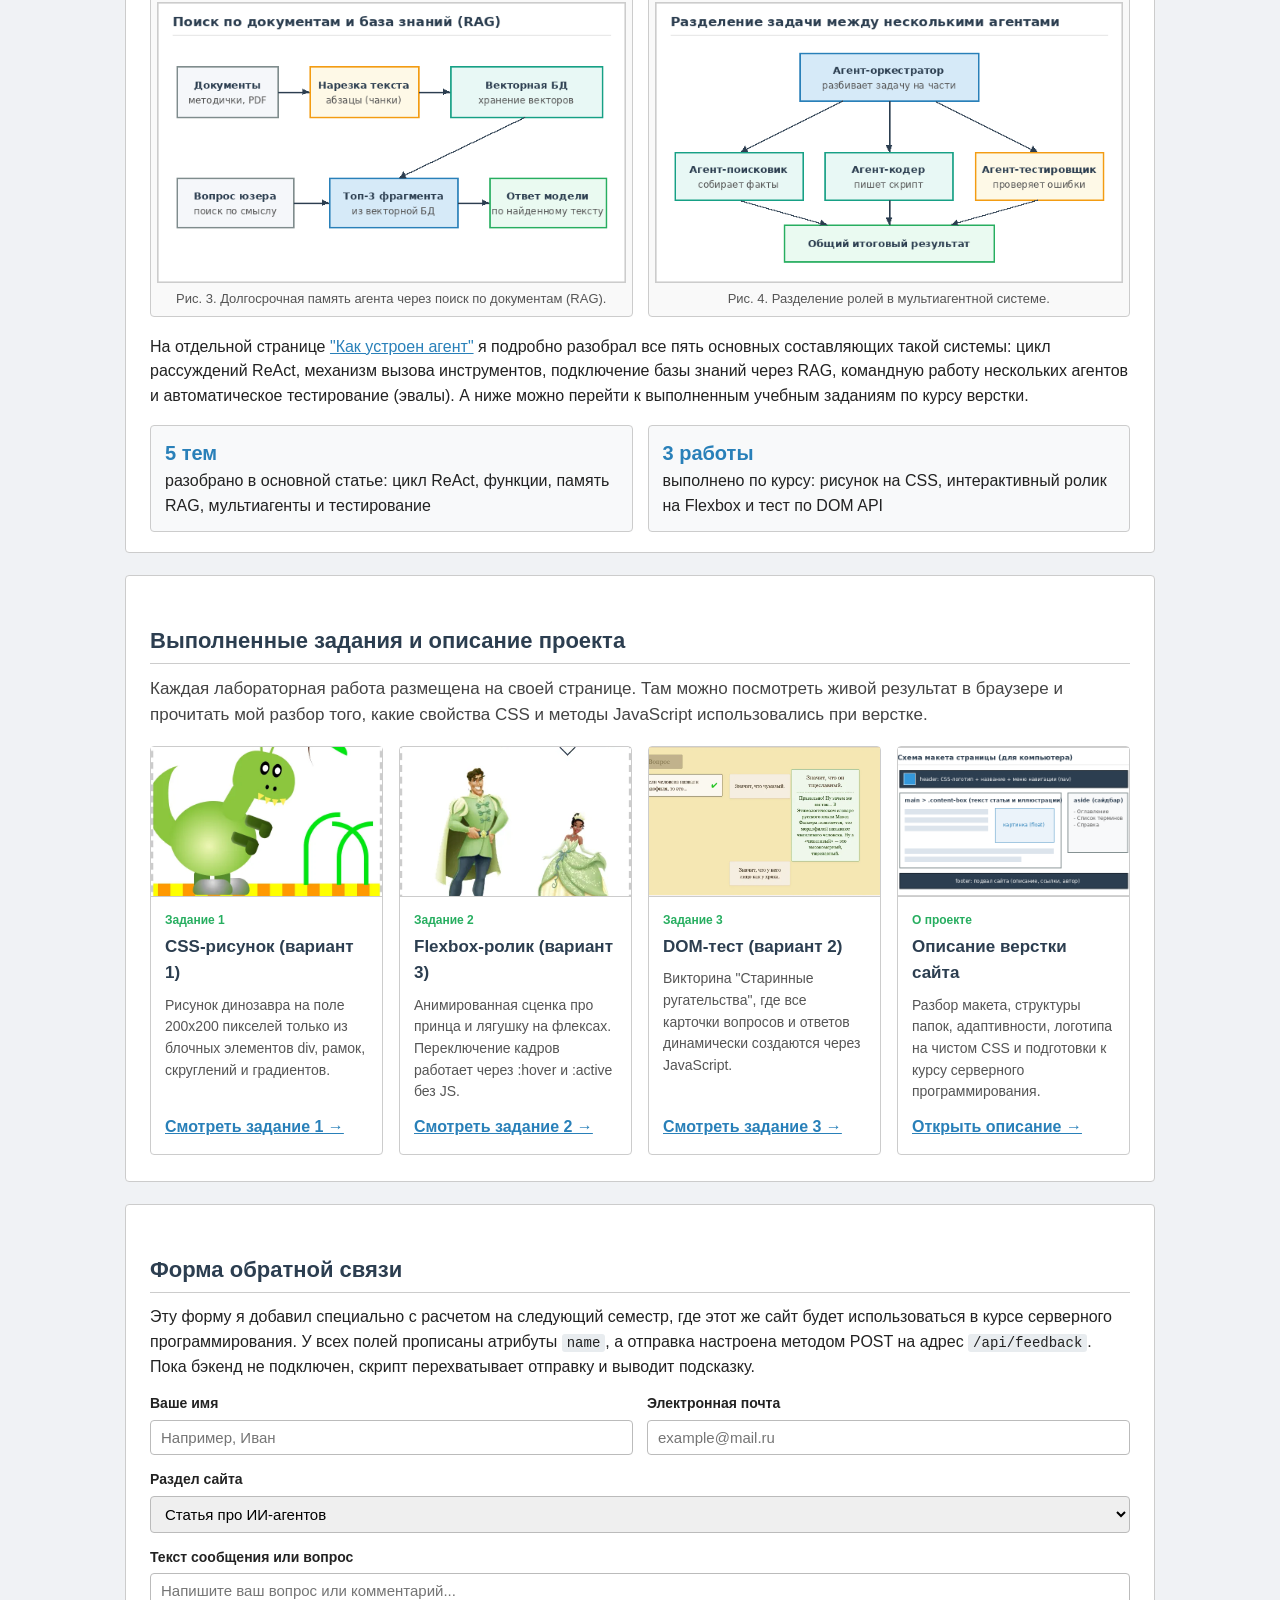
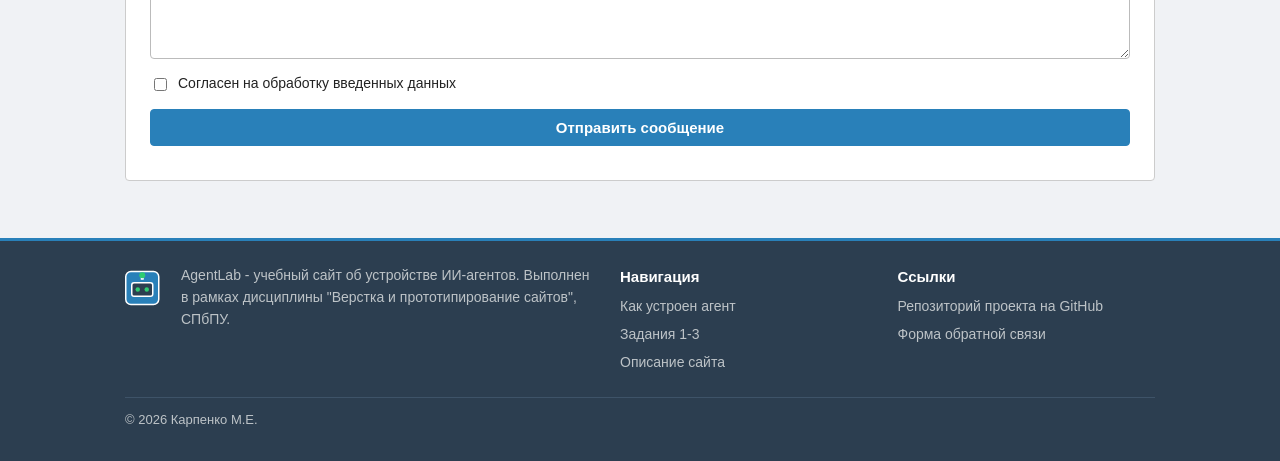
==== commit 8ce124a7: "Updated site" ====
--- a/index.html
+++ b/index.html
@@ -5,7 +5,7 @@
     <meta name="viewport" content="width=device-width, initial-scale=1.0">
     <meta name="description" content="Учебный сайт AgentLab об устройстве ИИ-агентов и выполненные задания по курсу верстки сайтов (СПбПУ).">
     <title>AgentLab - учебный сайт об ИИ-агентах</title>
-    <link rel="stylesheet" href="css/style.css">
+    <link rel="stylesheet" href="css/style.css?v=4">
 </head>
 <body>
 
@@ -13,7 +13,7 @@
     <header class="header">
         <div class="container header-inner">
             <a class="logo-link" href="index.html">
-                <span class="logo"><span class="logo__core"></span></span>
+                <span class="logo"><span class="logo-inner"></span></span>
                 <span class="logo-text">
                     <span class="site-name">AgentLab</span>
                     <span class="site-desc">учебный сайт об ИИ-агентах</span>
@@ -57,7 +57,7 @@
                         </div>
                     </div>
                     <figure class="img-figure">
-                        <img src="images/diagrams/agent-loop.svg" width="640" height="420"
+                        <img src="images/diagrams/agent-loop.png" width="640" height="420"
                              alt="Схема работы ИИ-агента в цикле">
                         <figcaption>Базовый цикл работы агента: рассуждение, вызов инструмента и проверка результата.</figcaption>
                     </figure>
@@ -70,7 +70,7 @@
                     <h2>В чем разница между обычным чат-ботом и ИИ-агентом</h2>
 
                     <figure class="img-figure img-right">
-                        <img src="images/diagrams/chat-vs-agent.svg" width="560" height="380"
+                        <img src="images/diagrams/chat-vs-agent.png" width="560" height="380"
                              alt="Сравнение обычного чат-бота и агента">
                         <figcaption>Рис. 1. Чат-бот просто отвечает на сообщение, а агент работает по шагам до достижения цели.</figcaption>
                     </figure>
@@ -91,7 +91,7 @@
                     </p>
 
                     <figure class="img-figure img-left">
-                        <img src="images/diagrams/tool-calling.svg" width="640" height="420"
+                        <img src="images/diagrams/tool-calling.png" width="640" height="420"
                              alt="Схема вызова функции через JSON">
                         <figcaption>Рис. 2. Подключение инструментов (Tool Calling): модель формирует JSON-запрос, а код выполняет функцию.</figcaption>
                     </figure>
@@ -113,12 +113,12 @@
 
                     <div class="img-row">
                         <figure class="img-figure">
-                            <img src="images/diagrams/memory-rag.svg" width="640" height="420"
+                            <img src="images/diagrams/memory-rag.png" width="640" height="420"
                                  alt="Схема поиска по документам RAG">
                             <figcaption>Рис. 3. Долгосрочная память агента через поиск по документам (RAG).</figcaption>
                         </figure>
                         <figure class="img-figure">
-                            <img src="images/diagrams/multi-agent.svg" width="640" height="420"
+                            <img src="images/diagrams/multi-agent.png" width="640" height="420"
                                  alt="Схема взаимодействия нескольких агентов">
                             <figcaption>Рис. 4. Разделение ролей в мультиагентной системе.</figcaption>
                         </figure>
@@ -155,7 +155,7 @@
                     <ul class="cards-grid">
                         <li>
                             <article class="task-card">
-                                <img class="task-card-img" src="images/screens/dino.webp" width="612" height="615"
+                                <img class="task-card-img" src="images/screens/dino.png" width="612" height="615"
                                      alt="Динозавр, нарисованный средствами CSS">
                                 <div class="task-card-body">
                                     <span class="task-card-tag">Задание 1</span>
@@ -167,7 +167,7 @@
                         </li>
                         <li>
                             <article class="task-card">
-                                <img class="task-card-img" src="images/screens/roller-active.webp" width="400" height="402"
+                                <img class="task-card-img" src="images/screens/roller-active.png" width="400" height="402"
                                      alt="Сценка на Flexbox с принцем и принцессой">
                                 <div class="task-card-body">
                                     <span class="task-card-tag">Задание 2</span>
@@ -179,7 +179,7 @@
                         </li>
                         <li>
                             <article class="task-card">
-                                <img class="task-card-img" src="images/screens/quiz-answer.webp" width="942" height="513"
+                                <img class="task-card-img" src="images/screens/quiz-answer.png" width="942" height="513"
                                      alt="Интерактивный DOM-тест в браузере">
                                 <div class="task-card-body">
                                     <span class="task-card-tag">Задание 3</span>
@@ -191,7 +191,7 @@
                         </li>
                         <li>
                             <article class="task-card">
-                                <img class="task-card-img" src="images/diagrams/wireframe-desktop.svg" width="640" height="400"
+                                <img class="task-card-img" src="images/diagrams/wireframe-desktop.png" width="640" height="400"
                                      alt="Схема макета страницы сайта">
                                 <div class="task-card-body">
                                     <span class="task-card-tag">О проекте</span>
@@ -256,7 +256,7 @@
         <div class="container">
             <div class="footer-grid">
                 <div class="footer-brand">
-                    <span class="logo logo--sm"><span class="logo__core"></span></span>
+                    <span class="logo logo-small"><span class="logo-inner"></span></span>
                     <p>AgentLab - учебный сайт об устройстве ИИ-агентов. Выполнен в рамках дисциплины "Верстка и прототипирование сайтов", СПбПУ.</p>
                 </div>
                 <nav>
--- a/css/style.css
+++ b/css/style.css
@@ -1,11 +1,7 @@
-/* Основные стили учебного сайта AgentLab */
+/* Основные стили сайта AgentLab */
 
 * {
     box-sizing: border-box;
-}
-
-html {
-    scroll-behavior: smooth;
 }
 
 body {
@@ -14,11 +10,11 @@
     min-height: 100vh;
     display: flex;
     flex-direction: column;
-    font-family: "Segoe UI", Tahoma, Arial, sans-serif;
+    font-family: Arial, Helvetica, sans-serif;
     font-size: 16px;
-    line-height: 1.6;
-    color: #222831;
-    background-color: #f2f4f8;
+    line-height: 1.55;
+    color: #222222;
+    background-color: #f0f2f5;
 }
 
 img {
@@ -27,47 +23,45 @@
 }
 
 a {
-    color: #3652d9;
-    text-decoration: underline;
+    color: #2980b9;
 }
 
 a:hover {
-    color: #1e359e;
+    color: #1c5980;
 }
 
 h1, h2, h3 {
-    color: #1b2436;
-    line-height: 1.3;
+    color: #2c3e50;
 }
 
 h1 {
-    font-size: 30px;
+    font-size: 28px;
     margin-top: 0;
-    margin-bottom: 16px;
+    margin-bottom: 14px;
 }
 
 h2 {
-    font-size: 23px;
-    margin-top: 32px;
-    margin-bottom: 14px;
-    padding-bottom: 6px;
-    border-bottom: 2px solid #e3e7f0;
+    font-size: 22px;
+    margin-top: 28px;
+    margin-bottom: 12px;
+    padding-bottom: 5px;
+    border-bottom: 1px solid #cccccc;
 }
 
 h3 {
-    font-size: 19px;
-    margin-top: 20px;
-    margin-bottom: 10px;
+    font-size: 18px;
+    margin-top: 16px;
+    margin-bottom: 8px;
 }
 
 p {
     margin-top: 0;
-    margin-bottom: 14px;
+    margin-bottom: 12px;
 }
 
 ul, ol {
     margin-top: 0;
-    margin-bottom: 16px;
+    margin-bottom: 14px;
     padding-left: 22px;
 }
 
@@ -78,43 +72,40 @@
 code {
     font-family: Consolas, "Courier New", monospace;
     font-size: 14px;
-    background-color: #e8ecf7;
-    color: #1e293b;
-    padding: 2px 5px;
-    border-radius: 4px;
+    background-color: #e8ecef;
+    padding: 1px 5px;
+    border-radius: 3px;
 }
 
 pre {
     font-family: Consolas, "Courier New", monospace;
     font-size: 14px;
-    line-height: 1.5;
-    background-color: #1e2538;
-    color: #e2e8f0;
-    padding: 14px 18px;
-    border-radius: 6px;
+    background-color: #2c3e50;
+    color: #ecf0f1;
+    padding: 12px 16px;
+    border-radius: 4px;
     overflow-x: auto;
-    margin-bottom: 18px;
 }
 
 pre code {
-    background-color: transparent;
+    background: none;
+    padding: 0;
     color: inherit;
-    padding: 0;
-}
-
-/* Центрирующий контейнер */
+}
+
+/* Основной контейнер по центру */
 .container {
     width: 100%;
-    max-width: 1100px;
+    max-width: 1060px;
     margin: 0 auto;
-    padding: 0 20px;
+    padding: 0 15px;
 }
 
 /* Шапка сайта */
 .header {
-    background-color: #1f2942;
+    background-color: #2c3e50;
     color: #ffffff;
-    border-bottom: 3px solid #3b5bdb;
+    border-bottom: 3px solid #2980b9;
 }
 
 .header-inner {
@@ -122,20 +113,16 @@
     align-items: center;
     justify-content: space-between;
     flex-wrap: wrap;
-    gap: 16px;
+    gap: 15px;
     padding: 12px 0;
 }
 
 .logo-link {
     display: flex;
     align-items: center;
-    gap: 12px;
+    gap: 10px;
     color: #ffffff;
     text-decoration: none;
-}
-
-.logo-link:hover {
-    color: #ffffff;
 }
 
 .logo-text {
@@ -146,123 +133,99 @@
 .site-name {
     font-size: 20px;
     font-weight: bold;
-    letter-spacing: 0.5px;
 }
 
 .site-desc {
     font-size: 12px;
-    color: #b0bdd6;
-}
-
-/* Логотип только средствами CSS (базовый размер 48x48 px, в диапазоне 30-80 px) */
+    color: #bdc3c7;
+}
+
+/* Логотип только средствами CSS (базовый размер 46x46 px) */
 .logo {
     position: relative;
     display: inline-block;
-    width: 48px;
-    height: 48px;
+    width: 46px;
+    height: 46px;
     flex-shrink: 0;
-    background-color: #3b5bdb;
-    border: 2px solid #748ffc;
-    border-radius: 10px;
-    transition: transform 0.25s ease;
-}
-
-/* Ножка антенны сверху */
+    background-color: #2980b9;
+    border: 2px solid #ffffff;
+    border-radius: 8px;
+}
+
+/* Антенна сверху */
 .logo::before {
     content: "";
     position: absolute;
-    top: 4px;
-    left: 20px;
+    top: 3px;
+    left: 19px;
     width: 4px;
     height: 7px;
     background-color: #ffffff;
-    border-radius: 2px;
-}
-
-/* Сигнальный кружок на антенне */
+}
+
 .logo::after {
     content: "";
     position: absolute;
-    top: 1px;
-    left: 18px;
+    top: 0px;
+    left: 17px;
     width: 8px;
     height: 8px;
-    background-color: #38d9a9;
+    background-color: #2ecc71;
     border-radius: 50%;
-    transition: background-color 0.25s ease;
-}
-
-/* Экранчик ИИ-агента внутри логотипа */
-.logo__core {
+}
+
+/* Экранчик внутри логотипа */
+.logo-inner {
     position: absolute;
     top: 13px;
-    left: 7px;
+    left: 6px;
     width: 30px;
-    height: 22px;
-    background-color: #1f2942;
+    height: 20px;
+    background-color: #2c3e50;
     border: 2px solid #ffffff;
-    border-radius: 5px;
-}
-
-/* Глаза агента на экране */
-.logo__core::before,
-.logo__core::after {
+    border-radius: 4px;
+}
+
+.logo-inner::before,
+.logo-inner::after {
     content: "";
     position: absolute;
-    top: 6px;
+    top: 5px;
     width: 6px;
     height: 6px;
-    background-color: #38d9a9;
+    background-color: #2ecc71;
     border-radius: 50%;
-    transition: background-color 0.25s ease;
-}
-
-.logo__core::before {
+}
+
+.logo-inner::before {
     left: 4px;
 }
 
-.logo__core::after {
+.logo-inner::after {
     right: 4px;
 }
 
-.logo-link:hover .logo,
-.logo:hover {
-    transform: rotate(-5deg);
-}
-
-.logo-link:hover .logo::after,
-.logo-link:hover .logo__core::before,
-.logo-link:hover .logo__core::after,
 .logo:hover::after,
-.logo:hover .logo__core::before,
-.logo:hover .logo__core::after {
-    background-color: #ffd43b;
-}
-
-/* Уменьшенная (36px) и увеличенная (72px) версии логотипа */
-.logo--sm {
+.logo:hover .logo-inner::before,
+.logo:hover .logo-inner::after {
+    background-color: #f1c40f;
+}
+
+.logo-small {
     transform: scale(0.75);
     transform-origin: left center;
 }
 
-.logo--lg {
-    transform: scale(1.45);
-    margin: 12px;
-}
-
-.logo-showcase {
-    display: flex;
-    justify-content: center;
-    align-items: center;
-    gap: 36px;
-    padding: 18px 0;
-}
-
-/* Меню навигации */
+.logo-big {
+    transform: scale(1.4);
+    margin: 10px;
+}
+
+/* Меню в шапке */
 .main-nav ul {
     display: flex;
     flex-wrap: wrap;
-    gap: 6px;
+    gap: 5px;
     margin: 0;
     padding: 0;
     list-style: none;
@@ -270,79 +233,53 @@
 
 .nav-link {
     display: block;
-    padding: 7px 12px;
-    border-radius: 6px;
-    color: #d0d8e8;
+    padding: 6px 11px;
+    border-radius: 4px;
+    color: #ecf0f1;
     font-size: 15px;
     text-decoration: none;
-    transition: background-color 0.2s, color 0.2s;
 }
 
 .nav-link:hover {
-    background-color: #2d3b5e;
+    background-color: #34495e;
+}
+
+.nav-link.active {
+    background-color: #2980b9;
     color: #ffffff;
-}
-
-.nav-link.active {
-    background-color: #3b5bdb;
-    color: #ffffff;
-    font-weight: 600;
-}
-
-/* Основная область страницы */
+    font-weight: bold;
+}
+
+/* Основная часть страницы */
 .page-main {
     flex: 1;
-    padding: 28px 0 44px;
-}
-
-/* Хлебные крошки */
-.breadcrumbs {
-    margin-bottom: 16px;
-    font-size: 14px;
-    color: #5c667a;
-}
-
-.breadcrumbs ol {
-    display: flex;
-    flex-wrap: wrap;
-    gap: 8px;
-    margin: 0;
-    padding: 0;
-    list-style: none;
-}
-
-.breadcrumbs li + li::before {
-    content: "/";
-    margin-right: 8px;
-    color: #9aa3b5;
-}
-
-/* Вводный абзац */
+    padding: 20px 0 35px;
+}
+
 .intro-text {
-    font-size: 18px;
-    color: #4a5568;
+    font-size: 17px;
+    color: #444444;
+    margin-bottom: 18px;
+}
+
+/* Двухколоночная раскладка на Flexbox (статья + боковая колонка) */
+.page-grid {
+    display: flex;
+    align-items: flex-start;
+    gap: 20px;
+}
+
+.content-box {
+    flex: 1;
+    min-width: 0;
+    background-color: #ffffff;
+    border: 1px solid #cccccc;
+    border-radius: 4px;
+    padding: 20px 24px;
+}
+
+.content-box section {
     margin-bottom: 20px;
-}
-
-/* Сетка страницы со статьей и боковой колонкой */
-.page-grid {
-    display: grid;
-    grid-template-columns: 1fr 260px;
-    gap: 24px;
-    align-items: start;
-}
-
-/* Белая карточка основного контента */
-.content-box {
-    background-color: #ffffff;
-    border: 1px solid #d8dee9;
-    border-radius: 8px;
-    padding: 26px 30px;
-    box-shadow: 0 2px 5px rgba(0, 0, 0, 0.04);
-}
-
-.content-box section {
-    margin-bottom: 24px;
 }
 
 .content-box section::after,
@@ -352,86 +289,66 @@
     clear: both;
 }
 
-/* Боковая панель (сайдбар) */
+/* Боковая колонка */
 .sidebar-box {
-    position: sticky;
-    top: 20px;
+    width: 240px;
+    flex-shrink: 0;
     background-color: #ffffff;
-    border: 1px solid #d8dee9;
-    border-radius: 8px;
-    padding: 18px 20px;
+    border: 1px solid #cccccc;
+    border-radius: 4px;
+    padding: 16px;
     font-size: 14px;
-    box-shadow: 0 2px 5px rgba(0, 0, 0, 0.04);
 }
 
 .sidebar-box h2 {
     font-size: 16px;
     margin-top: 0;
-    margin-bottom: 10px;
-    padding-bottom: 6px;
-    border-bottom: 1px solid #e3e7f0;
-    color: #1f2942;
+    margin-bottom: 8px;
 }
 
 .sidebar-box ul {
-    margin-bottom: 18px;
+    margin-bottom: 14px;
     padding-left: 18px;
 }
 
-.sidebar-box dl {
-    margin: 0;
-}
-
-.sidebar-box dt {
-    font-weight: bold;
-    color: #1f2942;
-    margin-top: 8px;
-}
-
-.sidebar-box dd {
-    margin: 2px 0 8px 0;
-    color: #555e70;
-}
-
-/* Оформление картинок и схем в тексте */
+/* Картинки в тексте */
 .img-figure {
-    margin: 10px 0 18px;
-    padding: 8px;
-    background-color: #f8fafd;
-    border: 1px solid #d8dee9;
-    border-radius: 6px;
+    margin: 10px 0 16px;
+    padding: 6px;
+    background-color: #f9f9f9;
+    border: 1px solid #cccccc;
+    border-radius: 4px;
 }
 
 .img-figure img {
     display: block;
     width: 100%;
-    border-radius: 4px;
-    background-color: #ffffff;
 }
 
 .img-figure figcaption {
-    margin-top: 8px;
+    margin-top: 6px;
     font-size: 13px;
-    line-height: 1.4;
-    color: #555e70;
+    color: #555555;
     text-align: center;
 }
 
 .img-left {
     float: left;
-    width: 45%;
-    margin-right: 22px;
+    clear: both;
+    width: 44%;
+    margin-right: 18px;
 }
 
 .img-right {
     float: right;
-    width: 45%;
-    margin-left: 22px;
+    clear: both;
+    width: 44%;
+    margin-left: 18px;
 }
 
 .img-wide {
-    max-width: 620px;
-    margin: 16px auto 20px;
+    max-width: 580px;
+    margin: 14px auto;
 }
 
 .img-narrow {
@@ -439,264 +356,243 @@
 }
 
 .img-row {
-    display: grid;
-    grid-template-columns: repeat(auto-fit, minmax(200px, 1fr));
-    gap: 16px;
-    margin: 16px 0 22px;
+    display: flex;
+    flex-wrap: wrap;
+    gap: 15px;
+    margin: 14px 0 18px;
 }
 
 .img-row .img-figure {
+    flex: 1 1 200px;
     margin: 0;
 }
 
 /* Кнопки */
 .btn {
     display: inline-block;
-    padding: 10px 20px;
-    background-color: #3b5bdb;
+    padding: 9px 16px;
+    background-color: #2980b9;
     color: #ffffff;
-    border: 2px solid #3b5bdb;
-    border-radius: 6px;
+    border: 1px solid #2980b9;
+    border-radius: 4px;
     font-size: 15px;
-    font-weight: 600;
+    font-weight: bold;
     text-decoration: none;
     cursor: pointer;
-    transition: background-color 0.2s, border-color 0.2s;
 }
 
 .btn:hover {
-    background-color: #2b44b8;
-    border-color: #2b44b8;
+    background-color: #1f6391;
     color: #ffffff;
 }
 
 .btn-secondary {
     background-color: #ffffff;
-    color: #3b5bdb;
-    border-color: #3b5bdb;
+    color: #2980b9;
 }
 
 .btn-secondary:hover {
-    background-color: #edf2ff;
-    color: #2b44b8;
-}
-
-/* Первый блок на главной странице */
+    background-color: #eaf2f8;
+    color: #1f6391;
+}
+
+/* Первый блок на главной */
 .hero-block {
-    background-color: #e6ecfa;
-    border: 1px solid #c5d1eb;
-    border-radius: 8px;
-    padding: 28px;
-    margin-bottom: 28px;
+    background-color: #ffffff;
+    border: 1px solid #cccccc;
+    border-left: 4px solid #2980b9;
+    border-radius: 4px;
+    padding: 22px;
+    margin-bottom: 22px;
 }
 
 .hero-grid {
-    display: grid;
-    grid-template-columns: 1.15fr 0.85fr;
-    gap: 28px;
+    display: flex;
     align-items: center;
+    gap: 22px;
+}
+
+.hero-grid > div {
+    flex: 1.1;
+}
+
+.hero-grid > .img-figure {
+    flex: 0.9;
+    margin: 0;
 }
 
 .hero-buttons {
     display: flex;
     flex-wrap: wrap;
-    gap: 12px;
-    margin-top: 18px;
-}
-
-/* Секции на главной */
+    gap: 10px;
+    margin-top: 14px;
+}
+
 .home-section {
-    margin-bottom: 28px;
-}
-
-/* Плашки с фактами */
+    margin-bottom: 22px;
+}
+
+/* Короткие блоки с цифрами */
 .facts-row {
-    display: grid;
-    grid-template-columns: repeat(auto-fit, minmax(200px, 1fr));
+    display: flex;
+    flex-wrap: wrap;
+    gap: 15px;
+    margin-top: 16px;
+}
+
+.fact-item {
+    flex: 1 1 240px;
+    background-color: #f8f9fa;
+    border: 1px solid #cccccc;
+    border-radius: 4px;
+    padding: 12px 14px;
+}
+
+.fact-num {
+    font-size: 20px;
+    font-weight: bold;
+    color: #2980b9;
+    display: block;
+}
+
+/* Карточки заданий на Flexbox */
+.cards-grid {
+    display: flex;
+    flex-wrap: wrap;
     gap: 16px;
-    margin-top: 20px;
-}
-
-.fact-item {
-    background-color: #f4f7fc;
-    border: 1px solid #d8dee9;
-    border-left: 4px solid #3b5bdb;
-    border-radius: 6px;
-    padding: 14px 16px;
-}
-
-.fact-num {
-    font-size: 24px;
-    font-weight: bold;
-    color: #3b5bdb;
-    display: block;
-    margin-bottom: 4px;
-}
-
-/* Карточки заданий */
-.cards-grid {
-    display: grid;
-    grid-template-columns: repeat(auto-fill, minmax(240px, 1fr));
-    gap: 20px;
-    margin: 16px 0 0;
+    margin: 14px 0 0;
     padding: 0;
     list-style: none;
 }
 
+.cards-grid > li {
+    flex: 1 1 215px;
+    display: flex;
+}
+
 .task-card {
     display: flex;
     flex-direction: column;
-    height: 100%;
+    width: 100%;
     background-color: #ffffff;
-    border: 1px solid #d8dee9;
-    border-radius: 8px;
-    overflow: hidden;
-    transition: box-shadow 0.2s, transform 0.2s;
-}
-
-.task-card:hover {
-    transform: translateY(-2px);
-    box-shadow: 0 6px 14px rgba(0, 0, 0, 0.08);
+    border: 1px solid #cccccc;
+    border-radius: 4px;
 }
 
 .task-card-img {
     display: block;
     width: 100%;
-    height: 160px;
+    height: 150px;
     object-fit: cover;
-    background-color: #eef1f6;
-    border-bottom: 1px solid #d8dee9;
+    border-bottom: 1px solid #cccccc;
 }
 
 .task-card-body {
     display: flex;
     flex-direction: column;
     flex: 1;
-    padding: 16px;
+    padding: 14px;
 }
 
 .task-card-tag {
     font-size: 12px;
     font-weight: bold;
-    color: #0ca678;
-    text-transform: uppercase;
+    color: #27ae60;
     margin-bottom: 4px;
 }
 
 .task-card-title {
     margin: 0 0 8px;
-    font-size: 18px;
+    font-size: 17px;
 }
 
 .task-card-desc {
     font-size: 14px;
-    color: #555e70;
-    margin-bottom: 14px;
+    color: #555555;
+    margin-bottom: 12px;
 }
 
 .task-card-link {
     margin-top: auto;
-    font-weight: 600;
-    text-decoration: none;
-}
-
-/* Блок демонстрации заданий */
+    font-weight: bold;
+}
+
+/* Блок демонстрации работы задания */
 .demo {
-    margin: 16px 0 24px;
-    padding: 20px;
-    background-color: #f9fafc;
-    border: 1px dashed #b8c2d4;
-    border-radius: 8px;
+    margin: 14px 0 20px;
+    padding: 16px;
+    background-color: #f9f9f9;
+    border: 1px dashed #999999;
+    border-radius: 4px;
     text-align: center;
 }
 
-/* Для заданий сохраняем стандартный content-box, чтобы не ломать их верстку */
+/* Сохраняем content-box внутри демо, чтобы не сдвигались задания 1-3 */
 .demo *,
 .demo *::before,
 .demo *::after {
     box-sizing: content-box;
 }
 
-.demo__hint {
-    margin: 0 0 12px;
+.demo-text {
+    margin: 0 0 10px;
     font-size: 14px;
-    color: #555e70;
-}
-
-.demo--wide {
+    color: #555555;
+}
+
+.demo-wide {
     text-align: left;
 }
 
-/* Блок заметки / вывода */
 .note-box {
-    margin: 20px 0;
-    padding: 14px 18px;
-    background-color: #edf2ff;
-    border-left: 4px solid #3b5bdb;
-    border-radius: 4px;
-}
-
-.note-box p:last-child {
-    margin-bottom: 0;
-}
-
-/* Нижняя навигация между заданиями */
+    margin: 16px 0;
+    padding: 12px 16px;
+    background-color: #eaf2f8;
+    border-left: 4px solid #2980b9;
+}
+
 .pager {
     display: flex;
     justify-content: space-between;
-    gap: 16px;
-    margin-top: 32px;
-    padding-top: 18px;
-    border-top: 1px solid #d8dee9;
-}
-
-.pager a {
-    font-weight: 600;
-    text-decoration: none;
+    gap: 12px;
+    margin-top: 24px;
+    padding-top: 14px;
+    border-top: 1px solid #cccccc;
 }
 
 /* Форма обратной связи */
 .feedback-form {
-    display: grid;
-    grid-template-columns: 1fr 1fr;
-    gap: 16px;
-    margin-top: 16px;
+    display: flex;
+    flex-wrap: wrap;
+    gap: 14px;
+    margin-top: 14px;
 }
 
 .form-group {
+    flex: 1 1 260px;
     display: flex;
     flex-direction: column;
-    gap: 6px;
+    gap: 5px;
 }
 
 .form-group-full {
-    grid-column: 1 / -1;
+    flex: 1 1 100%;
 }
 
 .feedback-form label {
     font-size: 14px;
-    font-weight: 600;
-    color: #1f2942;
+    font-weight: bold;
 }
 
 .feedback-form input,
 .feedback-form select,
 .feedback-form textarea {
     width: 100%;
-    padding: 9px 12px;
+    padding: 8px 10px;
     font-family: inherit;
     font-size: 15px;
-    color: #222831;
-    background-color: #ffffff;
-    border: 1px solid #c5cedb;
-    border-radius: 6px;
-}
-
-.feedback-form input:focus,
-.feedback-form select:focus,
-.feedback-form textarea:focus {
-    outline: none;
-    border-color: #3b5bdb;
+    border: 1px solid #bbbbbb;
+    border-radius: 4px;
 }
 
 .form-check {
@@ -714,33 +610,45 @@
 }
 
 .form-status {
-    grid-column: 1 / -1;
+    width: 100%;
     margin: 0;
-    min-height: 22px;
     font-size: 14px;
-    color: #3652d9;
+    color: #2980b9;
 }
 
 /* Подвал сайта */
 .footer {
-    background-color: #1f2942;
-    color: #b8c4db;
+    background-color: #2c3e50;
+    color: #bdc3c7;
     font-size: 14px;
-    padding: 32px 0 24px;
-    border-top: 3px solid #3b5bdb;
+    padding: 24px 0 18px;
+    border-top: 3px solid #2980b9;
 }
 
 .footer-grid {
-    display: grid;
-    grid-template-columns: 2fr 1fr 1fr;
-    gap: 24px;
+    display: flex;
+    flex-wrap: wrap;
+    justify-content: space-between;
+    gap: 20px;
+}
+
+.footer-brand {
+    flex: 2 1 280px;
+    display: flex;
+    gap: 10px;
+    align-items: flex-start;
+}
+
+.footer-grid > nav,
+.footer-grid > div:last-child {
+    flex: 1 1 160px;
 }
 
 .footer h2 {
-    margin: 0 0 10px;
+    margin: 0 0 8px;
     padding: 0;
     border: none;
-    font-size: 16px;
+    font-size: 15px;
     color: #ffffff;
 }
 
@@ -750,12 +658,8 @@
     list-style: none;
 }
 
-.footer li {
-    margin-bottom: 6px;
-}
-
 .footer a {
-    color: #b8c4db;
+    color: #bdc3c7;
     text-decoration: none;
 }
 
@@ -764,57 +668,29 @@
     text-decoration: underline;
 }
 
-.footer-brand {
-    display: flex;
-    gap: 10px;
-    align-items: flex-start;
-}
-
-.footer-brand p {
-    margin: 0;
-}
-
 .footer-copy {
-    margin-top: 24px;
-    padding-top: 14px;
-    border-top: 1px solid #2e3b5c;
+    margin-top: 18px;
+    padding-top: 12px;
+    border-top: 1px solid #3e5368;
     font-size: 13px;
-    color: #8fa0bf;
-}
-
-/* Адаптивность для планшетов и телефонов */
-@media (max-width: 920px) {
-    .page-grid {
-        grid-template-columns: 1fr;
+}
+
+/* Адаптивность для небольших экранов */
+@media (max-width: 860px) {
+    .page-grid,
+    .hero-grid {
+        flex-direction: column;
     }
 
     .sidebar-box {
-        position: static;
+        width: 100%;
     }
-
-    .hero-grid {
-        grid-template-columns: 1fr;
-    }
-}
-
-@media (max-width: 780px) {
+}
+
+@media (max-width: 640px) {
     .header-inner {
         flex-direction: column;
         align-items: flex-start;
-    }
-
-    .footer-grid {
-        grid-template-columns: 1fr;
-    }
-}
-
-@media (max-width: 640px) {
-    .container {
-        padding: 0 14px;
-    }
-
-    .content-box {
-        padding: 18px 16px;
     }
 
     .img-left,
@@ -826,10 +702,6 @@
         margin-right: 0;
     }
 
-    .feedback-form {
-        grid-template-columns: 1fr;
-    }
-
     .pager {
         flex-direction: column;
     }
